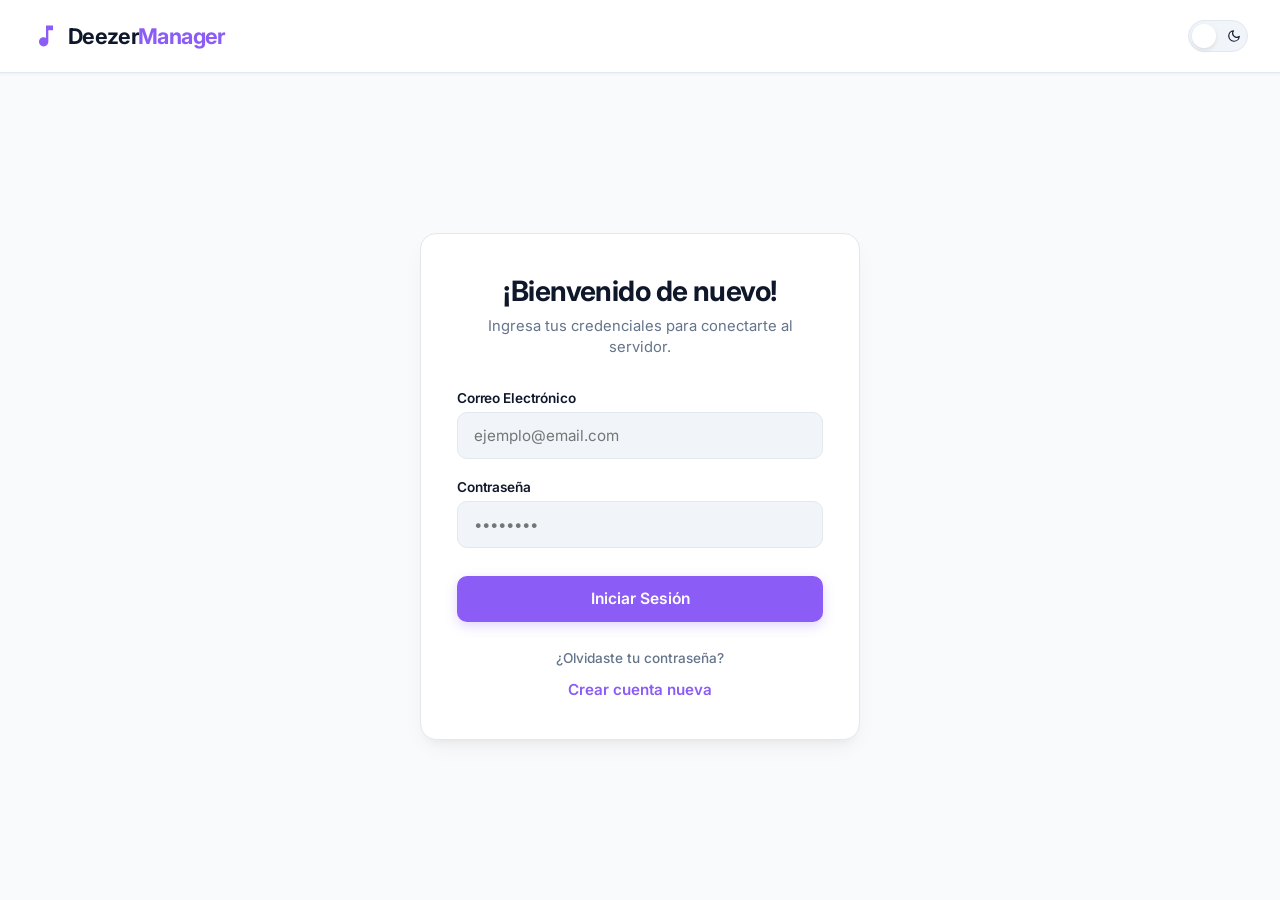
==== index.html @ eec4e019 "Flujo de autenticacion y busqueda de Artistas" ====
<!DOCTYPE html>
<html lang="es">
<head>
    <meta charset="UTF-8">
    <meta name="viewport" content="width=device-width, initial-scale=1.0">
    <title>Deezer Manager - Iniciar Sesión</title>
    <script>
        if (localStorage.getItem('theme') === 'dark') {
            document.documentElement.classList.add('dark');
        }
    </script>
    <link rel="preconnect" href="https://fonts.googleapis.com">
    <link rel="preconnect" href="https://fonts.gstatic.com" crossorigin>
    <link href="https://fonts.googleapis.com/css2?family=Inter:wght@400;500;600;700&display=swap" rel="stylesheet">
    <link rel="stylesheet" href="css/styles.css">
    <script src="js/auth.js" defer></script>
    <script src="js/theme.js" defer></script>
</head>
<body>

    <header class="header">
        <div class="header__logo-container">
            <svg class="logo-icon" xmlns="http://www.w3.org/2000/svg" viewBox="0 0 24 24" fill="currentColor">
                <path d="M12 3v10.55c-.59-.34-1.27-.55-2-.55-2.21 0-4 1.79-4 4s1.79 4 4 4 4-1.79 4-4V7h4V3h-6z"/>
            </svg>
            <h1 class="header__logo">Deezer<span>Manager</span></h1>
        </div>
        
        <div class="theme-toggle-wrapper">
            <label class="theme-switch" for="btnTheme">
                <input type="checkbox" id="btnTheme" />
                <div class="slider">
                    <span class="icon icon--sun">
                        <svg width="14" height="14" viewBox="0 0 24 24" fill="none" stroke="currentColor" stroke-width="2" stroke-linecap="round" stroke-linejoin="round">
                            <circle cx="12" cy="12" r="5"></circle>
                            <line x1="12" y1="1" x2="12" y2="3"></line>
                            <line x1="12" y1="21" x2="12" y2="23"></line>
                            <line x1="4.22" y1="4.22" x2="5.64" y2="5.64"></line>
                            <line x1="18.36" y1="18.36" x2="19.78" y2="19.78"></line>
                            <line x1="1" y1="12" x2="3" y2="12"></line>
                            <line x1="21" y1="12" x2="23" y2="12"></line>
                            <line x1="4.22" y1="19.78" x2="5.64" y2="18.36"></line>
                            <line x1="18.36" y1="5.64" x2="19.78" y2="4.22"></line>
                        </svg>
                    </span>
                    <span class="icon icon--moon">
                        <svg width="14" height="14" viewBox="0 0 24 24" fill="none" stroke="currentColor" stroke-width="2" stroke-linecap="round" stroke-linejoin="round">
                            <path d="M21 12.79A9 9 0 1 1 11.21 3 7 7 0 0 0 21 12.79z"></path>
                        </svg>
                    </span>
                </div>
            </label>
        </div>
    </header>

    <main class="login-container">
        <div class="form-card">
            <div class="form-card__header">
                <h2>¡Bienvenido de nuevo!</h2>
                <p>Ingresa tus credenciales para conectarte al servidor.</p>
            </div>
            
            <form id="loginForm" class="pm-form">
                <div class="pm-form__field">
                    <label for="email" class="pm-form__label">Correo Electrónico</label>
                    <input 
                        type="email" 
                        id="email" 
                        class="pm-form__input" 
                        placeholder="ejemplo@email.com" 
                        required
                    >
                </div>

                <div class="pm-form__field">
                    <label for="password" class="pm-form__label">Contraseña</label>
                    <input 
                        type="password" 
                        id="password" 
                        class="pm-form__input" 
                        placeholder="••••••••" 
                        required
                    >
                </div>

                <div class="pm-form__actions">
                    <button type="submit" id="submitBtn" class="btn btn--primary">
                        Iniciar Sesión
                    </button>
                </div>
            </form>

            <div style="margin-top: 1.75rem; display: flex; flex-direction: column; gap: 0.85rem; text-align: center;">
                <a href="recuperar-contraseña.html" style="color: var(--text-muted); text-decoration: none; font-size: 0.85rem; font-weight: 500;">
                    ¿Olvidaste tu contraseña?
                </a>
                <a href="registro.html" style="color: var(--primary); text-decoration: none; font-size: 0.95rem; font-weight: 600;">
                    Crear cuenta nueva
                </a>
            </div>

        </div>
    </main>

</body>
</html>
---- css/styles.css ----
/* ============================================================
   VARIABLES DE DISEÑO Y PALETA DE COLORES (Estilo Deezer/Premium)
   ============================================================ */
:root {
    --bg-global: #f8fafc;
    --bg-card: #ffffff;
    --text-main: #0f172a;
    --text-muted: #64748b;
    --primary: #8b5cf6;       /* Violeta moderno */
    --primary-hover: #7c3aed;
    --border-color: #e2e8f0;
    --input-bg: #f1f5f9;
    --shadow: 0 10px 25px -5px rgba(0, 0, 0, 0.05), 0 8px 10px -6px rgba(0, 0, 0, 0.05);
    --radius-card: 16px;
    --radius-input: 10px;
    --transition: all 0.3s cubic-bezier(0.4, 0, 0.2, 1);
}

/* Paleta del Modo Oscuro */
html.dark {
    --bg-global: #0f172a;     /* Slate oscuro */
    --bg-card: #1e293b;       /* Slate intermedio */
    --text-main: #f8fafc;
    --text-muted: #94a3b8;
    --primary: #a78bfa;       /* Violeta neón suave */
    --primary-hover: #c4b5fd;
    --border-color: #334155;
    --input-bg: #0f172a;
    --shadow: 0 20px 25px -5px rgba(0, 0, 0, 0.3), 0 10px 10px -5px rgba(0, 0, 0, 0.3);
}

/* ============================================================
   RESET Y ESTILOS BASE
   ============================================================ */
* {
    box-sizing: border-box;
    margin: 0;
    padding: 0;
}

body {
    font-family: 'Inter', sans-serif;
    background-color: var(--bg-global);
    color: var(--text-main);
    min-height: 100vh;
    display: flex;
    flex-direction: column;
    transition: var(--transition);
    overflow-x: hidden;
}

/* ============================================================
   HEADER & SWITCH DE TEMA
   ============================================================ */
.header {
    width: 100%;
    padding: 1.25rem 2rem;
    display: flex;
    justify-content: space-between;
    align-items: center;
    background-color: var(--bg-card);
    border-bottom: 1px solid var(--border-color);
    box-shadow: 0 1px 3px rgba(0,0,0,0.05);
    transition: var(--transition);
}

.header__logo-container {
    display: flex;
    align-items: center;
    gap: 0.5rem;
}

.logo-icon {
    width: 1.75rem;
    height: 1.75rem;
    color: var(--primary);
}

.header__logo {
    font-size: 1.35rem;
    font-weight: 700;
    letter-spacing: -0.03em;
}

.header__logo span {
    color: var(--primary);
}

/* Switch Deslizable Premium */
.theme-toggle-wrapper {
    display: flex;
    align-items: center;
}

.theme-switch {
    inline-size: 60px;
    block-size: 32px;
    position: relative;
    display: inline-block;
}

.theme-switch input {
    opacity: 0;
    width: 0;
    height: 0;
}

.slider {
    position: absolute;
    cursor: pointer;
    top: 0; left: 0; right: 0; bottom: 0;
    background-color: var(--input-bg);
    border: 1px solid var(--border-color);
    border-radius: 30px;
    transition: var(--transition);
    display: flex;
    align-items: center;
    justify-content: space-between;
    padding: 0 6px;
}

.slider:before {
    position: absolute;
    content: "";
    height: 24px;
    width: 24px;
    left: 3px;
    bottom: 3px;
    background-color: var(--bg-card);
    border-radius: 50%;
    box-shadow: 0 2px 4px rgba(0,0,0,0.1);
    transition: var(--transition);
    z-index: 2;
}

.theme-switch input:checked + .slider {
    background-color: var(--primary);
}

.theme-switch input:checked + .slider:before {
    transform: translateX(28px);
}

.icon {
    font-size: 0.9rem;
    z-index: 1;
    user-select: none;
}

/* ============================================================
   CONTENEDOR DE LOGIN & TARJETA
   ============================================================ */
.login-container {
    flex: 1;
    display: flex;
    justify-content: center;
    align-items: center;
    padding: 2rem 1rem;
}

.form-card {
    background-color: var(--bg-card);
    border: 1px solid var(--border-color);
    border-radius: var(--radius-card);
    padding: 2.5rem 2.25rem;
    max-width: 440px;
    width: 100%;
    box-shadow: var(--shadow);
    transition: var(--transition);
}

.form-card__header {
    text-align: center;
    margin-bottom: 2rem;
}

.form-card__header h2 {
    font-size: 1.75rem;
    font-weight: 700;
    letter-spacing: -0.02em;
    margin-bottom: 0.5rem;
}

.form-card__header p {
    color: var(--text-muted);
    font-size: 0.925rem;
    line-height: 1.4;
}

/* ============================================================
   FORMULARIOS e INPUTS
   ============================================================ */
.pm-form {
    display: flex;
    flex-direction: column;
    gap: 1.25rem;
}

.pm-form__field {
    display: flex;
    flex-direction: column;
    gap: 0.4rem;
}

.pm-form__label {
    font-size: 0.85rem;
    font-weight: 600;
    color: var(--text-main);
    letter-spacing: -0.01em;
}

.pm-form__input {
    width: 100%;
    padding: 0.8rem 1rem;
    font-family: inherit;
    font-size: 0.95rem;
    color: var(--text-main);
    background-color: var(--input-bg);
    border: 1px solid var(--border-color);
    border-radius: var(--radius-input);
    outline: none;
    transition: var(--transition);
}

.pm-form__input:focus {
    border-color: var(--primary);
    background-color: var(--bg-card);
    box-shadow: 0 0 0 4px rgba(139, 92, 246, 0.15);
}

/* ============================================================
   BOTONES Y SPINNER DE CARGA
   ============================================================ */
.pm-form__actions {
    margin-top: 0.5rem;
}

.btn {
    width: 100%;
    padding: 0.85rem;
    font-family: inherit;
    font-size: 0.975rem;
    font-weight: 600;
    border: none;
    border-radius: var(--radius-input);
    cursor: pointer;
    display: flex;
    justify-content: center;
    align-items: center;
    gap: 0.5rem;
    transition: var(--transition);
}

.btn--primary {
    background-color: var(--primary);
    color: #ffffff;
    box-shadow: 0 4px 12px rgba(139, 92, 246, 0.25);
}

/* Aplicamos los efectos hover y active SOLO si el botón NO está deshabilitado */
.btn--primary:not(:disabled):hover {
    background-color: var(--primary-hover);
    transform: translateY(-1px);
    box-shadow: 0 6px 20px rgba(139, 92, 246, 0.35);
}

.btn--primary:not(:disabled):active {
    transform: translateY(0);
}

/* El estado deshabilitado ahora funciona sin necesidad de !important */
.btn:disabled {
    opacity: 0.6;
    cursor: not-allowed;
    transform: none;
    box-shadow: none;
}


/* ============================================================
   CONTROLES DEL HEADER (Buscador, Tema y Salir)
   ============================================================ */
.header__controls {
    display: flex;
    align-items: center;
    gap: 1.25rem;
}

.search-bar {
    position: relative;
}

.search-input {
    width: 280px;
    padding: 0.65rem 1.25rem;
    border-radius: 20px; /* Bordes redondeados estilo píldora */
    background-color: var(--input-bg);
    border: 1px solid var(--border-color);
    color: var(--text-main);
    font-family: inherit;
    font-size: 0.9rem;
    outline: none;
    transition: var(--transition);
}

.search-input:focus {
    border-color: var(--primary);
    box-shadow: 0 0 0 3px rgba(139, 92, 246, 0.15);
    width: 320px; /* Pequeño efecto de expansión al hacer clic */
}

/* Modificadores para botones secundarios y pequeños */
.btn--small {
    padding: 0.5rem 1rem;
    font-size: 0.85rem;
    width: auto;
    border-radius: 8px;
}

.btn--secondary {
    background-color: transparent;
    color: var(--text-main);
    border: 1px solid var(--border-color);
    box-shadow: none;
}

.btn--secondary:hover {
    background-color: var(--input-bg);
    border-color: var(--text-muted);
}

/* ============================================================
   ESTADOS DEL BUSCADOR Y RESULTADOS
   ============================================================ */
.main-content {
    padding: 3rem 2rem;
    max-width: 1200px;
    margin: 0 auto;
    width: 100%;
}

.results-grid {
    display: flex;
    flex-direction: column;
    align-items: center;
    width: 100%;
}

.state-message {
    text-align: center;
    padding: 4rem 1rem;
    color: var(--text-muted);
    display: flex;
    flex-direction: column;
    align-items: center;
    gap: 0.75rem;
    max-width: 400px;
    margin: 0 auto;
}

.state-message h2 {
    color: var(--text-main);
    font-size: 1.5rem;
    font-weight: 700;
    letter-spacing: -0.02em;
}

.state-message p {
    font-size: 0.95rem;
    line-height: 1.5;
}

/* ============================================================
   DISEÑO RESPONSIVO (Media Queries)
   ============================================================ */

/* Pantallas medianas y Tablets (hasta 768px) */
@media screen and (max-width: 768px) {
    /* Reordenar el Header */
    .header {
        flex-direction: column;
        padding: 1.25rem 1rem;
        gap: 1.25rem;
    }

    .header__logo-container {
        width: 100%;
        justify-content: center;
    }

    /* Controles y Buscador */
    .header__controls {
        width: 100%;
        justify-content: space-between;
        flex-wrap: wrap; /* Permite apilar si no hay espacio */
        gap: 1rem;
    }

    .search-bar {
        width: 100%;
        order: 3; /* Mueve el buscador a su propia línea debajo de los botones */
    }

    .search-input {
        width: 100%; /* Ocupa todo el ancho disponible */
    }

    .search-input:focus {
        width: 100%; /* Evita que crezca y rompa la pantalla en móviles */
    }

    /* Ajustes para las Tarjetas de Formularios (Login/Registro) */
    .login-container {
        padding: 1.5rem 1rem;
    }

    .form-card {
        padding: 2rem 1.5rem; /* Reducir márgenes internos */
        border-radius: 12px;
    }

    .form-card__header h2 {
        font-size: 1.5rem; /* Letra un poco más pequeña */
    }

    /* Ajustes para los estados vacíos del buscador */
    .state-message {
        padding: 3rem 1rem;
    }

    .state-message h2 {
        font-size: 1.35rem;
    }
}

/* Pantallas pequeñas (Móviles en vertical - hasta 480px) */
@media screen and (max-width: 480px) {
    .header__controls {
        justify-content: center; /* Centrar el botón de salir y el modo oscuro */
    }

    .btn--small {
        width: 100%; /* El botón de salir ocupa todo el ancho */
        text-align: center;
    }
    
    .form-card__header h2 {
        font-size: 1.35rem;
    }
    
    .pm-form__input {
        font-size: 1rem; /* Previene el auto-zoom en navegadores iOS (Safari) */
    }
}

/* ============================================================
   BOTÓN MICRO Y AJUSTES DE SVG
   ============================================================ */

/* Reducción drástica del tamaño para "Cerrar sesión" */
.btn--micro {
    padding: 0.35rem 0.85rem;
    font-size: 0.78rem;
    font-weight: 500;
    width: auto;
    border-radius: 6px;
    letter-spacing: 0.01em;
}

/* Alineación de los iconos SVG dentro del Switch */
.icon {
    display: flex;
    align-items: center;
    justify-content: center;
    z-index: 1;
    user-select: none;
}


/* Color de la luna cuando el modo oscuro está activo */
html.dark .icon--moon svg {
    color: #f8fafc; /* Blanco brillante */
}

/* Convertimos el contenedor en un Grid */
.results-grid {
    display: grid;
    /* Esto crea columnas que se ajustan solas (mínimo 250px por tarjeta) */
    grid-template-columns: repeat(auto-fill, minmax(250px, 1fr));
    gap: 2rem;
    padding: 2rem 0;
    width: 100%;
}

/* Ajustamos la tarjeta del artista para que se vea bien en Grid */
.artist-card {
    display: flex;
    flex-direction: column;
    align-items: center;
    background-color: var(--bg-card);
    padding: 1.5rem;
    border-radius: var(--radius-card);
    border: 1px solid var(--border-color);
    box-shadow: var(--shadow);
    transition: var(--transition);
}

.artist-card:hover {
    transform: translateY(-5px);
}

.artist-card__img {
    width: 180px;
    height: 180px;
    object-fit: cover;
    border-radius: 50%;
    margin-bottom: 1rem;
    border: 3px solid var(--border-color);
}

.artist-card__info {
    text-align: center;
    width: 100%;
}

/* Estilo para el botón de cerrar sesión */
.btn--danger {
    background-color: transparent;
    color: #ef4444; /* Rojo moderno */
    border: 1px solid #ef4444;
}

.btn--danger:hover {
    background-color: #ef4444;
    color: #ffffff;
}

/* Nuevo contenedor de estado para centrado vertical/horizontal */
#stateContainer {
    display: flex;
    justify-content: center;
    align-items: center;
    min-height: 60vh; /* Ocupa el 60% de la altura de la ventana */
    width: 100%;
}

.state-message {
    text-align: center;
    padding: 2rem;
}

/* Asegura que el contenedor de estado colapse si no tiene contenido */
#stateContainer:empty {
    display: none;
}

/* Ajusta el margen superior del grid para que no empiece tan abajo */
.results-grid {
    margin-top: 1rem;
}
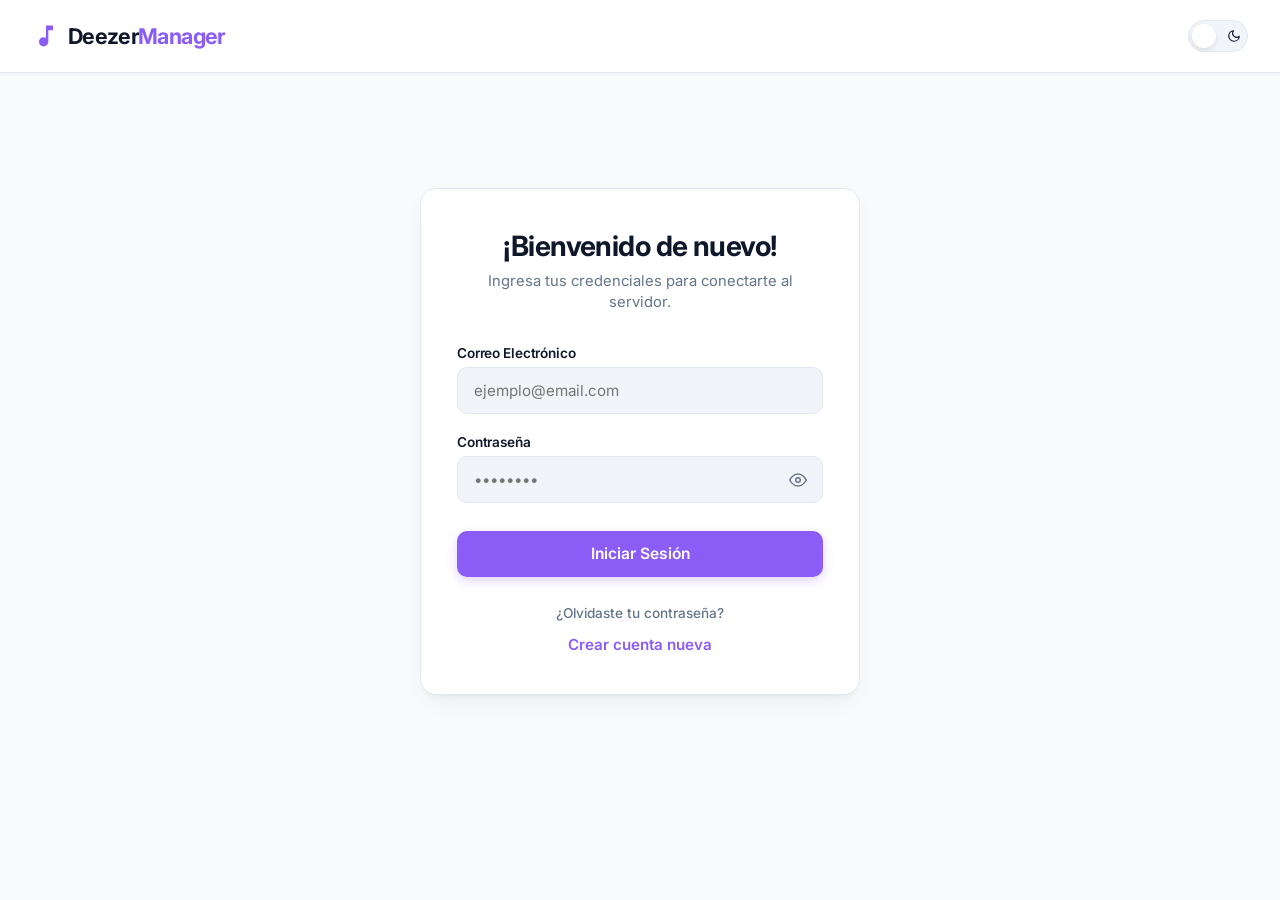
==== commit a153a629: "PasswordToggle" ====
--- a/index.html
+++ b/index.html
@@ -74,13 +74,21 @@
 
                 <div class="pm-form__field">
                     <label for="password" class="pm-form__label">Contraseña</label>
-                    <input 
-                        type="password" 
-                        id="password" 
-                        class="pm-form__input" 
-                        placeholder="••••••••" 
-                        required
-                    >
+                    <div style="position: relative;">
+                        <input 
+                            type="password" 
+                            id="password" 
+                            class="pm-form__input" 
+                            placeholder="••••••••" 
+                            required
+                        >
+                        <button type="button" class="btn-eye" aria-label="Mostrar contraseña">
+                            <svg width="18" height="18" viewBox="0 0 24 24" fill="none" stroke="currentColor" stroke-width="2" stroke-linecap="round" stroke-linejoin="round">
+                                <path d="M1 12s4-8 11-8 11 8 11 8-4 8-11 8-11-8-11-8z"></path>
+                                <circle cx="12" cy="12" r="3"></circle>
+                            </svg>
+                        </button>
+                    </div>
                 </div>
 
                 <div class="pm-form__actions">
@@ -102,5 +110,10 @@
         </div>
     </main>
 
+    <script>
+        if ('serviceWorker' in navigator) {
+            navigator.serviceWorker.register('sw.js').catch(() => {});
+        }
+    </script>
 </body>
 </html>
--- a/css/styles.css
+++ b/css/styles.css
@@ -1,12 +1,12 @@
 /* ============================================================
-   VARIABLES DE DISEÑO Y PALETA DE COLORES (Estilo Deezer/Premium)
+   VARIABLES DE DISEÑO Y PALETA DE COLORES
    ============================================================ */
 :root {
     --bg-global: #f8fafc;
     --bg-card: #ffffff;
     --text-main: #0f172a;
     --text-muted: #64748b;
-    --primary: #8b5cf6;       /* Violeta moderno */
+    --primary: #8b5cf6;
     --primary-hover: #7c3aed;
     --border-color: #e2e8f0;
     --input-bg: #f1f5f9;
@@ -16,13 +16,12 @@
     --transition: all 0.3s cubic-bezier(0.4, 0, 0.2, 1);
 }
 
-/* Paleta del Modo Oscuro */
 html.dark {
-    --bg-global: #0f172a;     /* Slate oscuro */
-    --bg-card: #1e293b;       /* Slate intermedio */
+    --bg-global: #0f172a;
+    --bg-card: #1e293b;
     --text-main: #f8fafc;
     --text-muted: #94a3b8;
-    --primary: #a78bfa;       /* Violeta neón suave */
+    --primary: #a78bfa;
     --primary-hover: #c4b5fd;
     --border-color: #334155;
     --input-bg: #0f172a;
@@ -86,24 +85,16 @@
     color: var(--primary);
 }
 
+.header__controls {
+    display: flex;
+    align-items: center;
+    gap: 1.25rem;
+}
+
 /* Switch Deslizable Premium */
-.theme-toggle-wrapper {
-    display: flex;
-    align-items: center;
-}
-
-.theme-switch {
-    inline-size: 60px;
-    block-size: 32px;
-    position: relative;
-    display: inline-block;
-}
-
-.theme-switch input {
-    opacity: 0;
-    width: 0;
-    height: 0;
-}
+.theme-toggle-wrapper { display: flex; align-items: center; }
+.theme-switch { inline-size: 60px; block-size: 32px; position: relative; display: inline-block; }
+.theme-switch input { opacity: 0; width: 0; height: 0; }
 
 .slider {
     position: absolute;
@@ -122,10 +113,8 @@
 .slider:before {
     position: absolute;
     content: "";
-    height: 24px;
-    width: 24px;
-    left: 3px;
-    bottom: 3px;
+    height: 24px; width: 24px;
+    left: 3px; bottom: 3px;
     background-color: var(--bg-card);
     border-radius: 50%;
     box-shadow: 0 2px 4px rgba(0,0,0,0.1);
@@ -133,22 +122,22 @@
     z-index: 2;
 }
 
-.theme-switch input:checked + .slider {
-    background-color: var(--primary);
-}
-
-.theme-switch input:checked + .slider:before {
-    transform: translateX(28px);
-}
+.theme-switch input:checked + .slider { background-color: var(--primary); }
+.theme-switch input:checked + .slider:before { transform: translateX(28px); }
 
 .icon {
+    display: flex;
+    align-items: center;
+    justify-content: center;
     font-size: 0.9rem;
     z-index: 1;
     user-select: none;
 }
 
+html.dark .icon--moon svg { color: #f8fafc; }
+
 /* ============================================================
-   CONTENEDOR DE LOGIN & TARJETA
+   CONTENEDOR DE LOGIN, FORMULARIOS E INPUTS
    ============================================================ */
 .login-container {
     flex: 1;
@@ -169,72 +158,75 @@
     transition: var(--transition);
 }
 
-.form-card__header {
-    text-align: center;
-    margin-bottom: 2rem;
-}
-
-.form-card__header h2 {
-    font-size: 1.75rem;
-    font-weight: 700;
-    letter-spacing: -0.02em;
-    margin-bottom: 0.5rem;
-}
-
-.form-card__header p {
-    color: var(--text-muted);
-    font-size: 0.925rem;
-    line-height: 1.4;
-}
-
-/* ============================================================
-   FORMULARIOS e INPUTS
-   ============================================================ */
-.pm-form {
-    display: flex;
-    flex-direction: column;
-    gap: 1.25rem;
-}
-
-.pm-form__field {
-    display: flex;
-    flex-direction: column;
-    gap: 0.4rem;
-}
-
-.pm-form__label {
-    font-size: 0.85rem;
-    font-weight: 600;
-    color: var(--text-main);
-    letter-spacing: -0.01em;
-}
-
-.pm-form__input {
+.form-card__header { text-align: center; margin-bottom: 2rem; }
+.form-card__header h2 { font-size: 1.75rem; font-weight: 700; letter-spacing: -0.02em; margin-bottom: 0.5rem; }
+.form-card__header p { color: var(--text-muted); font-size: 0.925rem; line-height: 1.4; }
+
+.pm-form { display: flex; flex-direction: column; gap: 1.25rem; }
+.pm-form__field { display: flex; flex-direction: column; gap: 0.4rem; }
+.pm-form__label { font-size: 0.85rem; font-weight: 600; color: var(--text-main); letter-spacing: -0.01em; }
+.pm-form__actions { margin-top: 0.5rem; }
+
+/* Estilos compartidos para Inputs y Buscador */
+.pm-form__input, 
+.search-input {
     width: 100%;
-    padding: 0.8rem 1rem;
     font-family: inherit;
-    font-size: 0.95rem;
     color: var(--text-main);
     background-color: var(--input-bg);
     border: 1px solid var(--border-color);
+    outline: none;
+    transition: var(--transition);
+}
+
+.pm-form__input {
+    padding: 0.8rem 1rem;
+    font-size: 0.95rem;
     border-radius: var(--radius-input);
-    outline: none;
-    transition: var(--transition);
-}
-
-.pm-form__input:focus {
+}
+
+div[style*="position: relative"] > .pm-form__input {
+    padding-right: 2.75rem;
+}
+
+.btn-eye {
+    position: absolute;
+    right: 0.75rem;
+    top: 50%;
+    transform: translateY(-50%);
+    background: none;
+    border: none;
+    padding: 0.25rem;
+    cursor: pointer;
+    color: var(--text-muted);
+    display: flex;
+    align-items: center;
+    justify-content: center;
+    transition: var(--transition);
+}
+
+.btn-eye:hover { color: var(--primary); }
+
+.search-bar { position: relative; }
+.search-input {
+    width: 280px;
+    padding: 0.65rem 1.25rem;
+    border-radius: 20px;
+    font-size: 0.9rem;
+}
+
+/* Efecto Focus unificado */
+.pm-form__input:focus, 
+.search-input:focus {
     border-color: var(--primary);
-    background-color: var(--bg-card);
-    box-shadow: 0 0 0 4px rgba(139, 92, 246, 0.15);
-}
+    box-shadow: 0 0 0 3px rgba(139, 92, 246, 0.15);
+}
+.pm-form__input:focus { background-color: var(--bg-card); box-shadow: 0 0 0 4px rgba(139, 92, 246, 0.15); }
+.search-input:focus { width: 320px; }
 
 /* ============================================================
-   BOTONES Y SPINNER DE CARGA
+   SISTEMA DE BOTONES
    ============================================================ */
-.pm-form__actions {
-    margin-top: 0.5rem;
-}
-
 .btn {
     width: 100%;
     padding: 0.85rem;
@@ -251,86 +243,37 @@
     transition: var(--transition);
 }
 
-.btn--primary {
-    background-color: var(--primary);
-    color: #ffffff;
-    box-shadow: 0 4px 12px rgba(139, 92, 246, 0.25);
-}
-
-/* Aplicamos los efectos hover y active SOLO si el botón NO está deshabilitado */
-.btn--primary:not(:disabled):hover {
-    background-color: var(--primary-hover);
-    transform: translateY(-1px);
-    box-shadow: 0 6px 20px rgba(139, 92, 246, 0.35);
-}
-
-.btn--primary:not(:disabled):active {
-    transform: translateY(0);
-}
-
-/* El estado deshabilitado ahora funciona sin necesidad de !important */
-.btn:disabled {
-    opacity: 0.6;
-    cursor: not-allowed;
-    transform: none;
-    box-shadow: none;
-}
-
-
+.btn:disabled { opacity: 0.6; cursor: not-allowed; transform: none; box-shadow: none; }
+
+.btn--primary { background-color: var(--primary); color: #ffffff; box-shadow: 0 4px 12px rgba(139, 92, 246, 0.25); }
+.btn--primary:not(:disabled):hover { background-color: var(--primary-hover); transform: translateY(-1px); box-shadow: 0 6px 20px rgba(139, 92, 246, 0.35); }
+.btn--primary:not(:disabled):active { transform: translateY(0); }
+
+.btn--secondary { background-color: transparent; color: var(--text-main); border: 1px solid var(--border-color); box-shadow: none; }
+.btn--secondary:hover { background-color: var(--input-bg); border-color: var(--text-muted); }
+
+.btn--danger { background-color: transparent; color: #ef4444; border: 1px solid #ef4444; }
+.btn--danger:hover { background-color: #ef4444; color: #ffffff; }
+
+/* Modificadores de tamaño */
+.btn--small { padding: 0.5rem 1rem; font-size: 0.85rem; width: auto; border-radius: 8px; }
+.btn--micro { padding: 0.35rem 0.85rem; font-size: 0.78rem; font-weight: 500; width: auto; border-radius: 6px; letter-spacing: 0.01em; }
+/* Botón con spinner de carga */
+.btn-spinner {
+    display: inline-block;
+    width: 1.5rem;
+    height: 1.5rem;
+    border: 3px solid rgba(139, 92, 246, 0.3);
+    border-top-color: var(--primary);
+    border-radius: 50%;
+    animation: spin 0.8s linear infinite;
+}
+
+@keyframes spin {
+    to { transform: rotate(360deg); }
+}
 /* ============================================================
-   CONTROLES DEL HEADER (Buscador, Tema y Salir)
-   ============================================================ */
-.header__controls {
-    display: flex;
-    align-items: center;
-    gap: 1.25rem;
-}
-
-.search-bar {
-    position: relative;
-}
-
-.search-input {
-    width: 280px;
-    padding: 0.65rem 1.25rem;
-    border-radius: 20px; /* Bordes redondeados estilo píldora */
-    background-color: var(--input-bg);
-    border: 1px solid var(--border-color);
-    color: var(--text-main);
-    font-family: inherit;
-    font-size: 0.9rem;
-    outline: none;
-    transition: var(--transition);
-}
-
-.search-input:focus {
-    border-color: var(--primary);
-    box-shadow: 0 0 0 3px rgba(139, 92, 246, 0.15);
-    width: 320px; /* Pequeño efecto de expansión al hacer clic */
-}
-
-/* Modificadores para botones secundarios y pequeños */
-.btn--small {
-    padding: 0.5rem 1rem;
-    font-size: 0.85rem;
-    width: auto;
-    border-radius: 8px;
-}
-
-.btn--secondary {
-    background-color: transparent;
-    color: var(--text-main);
-    border: 1px solid var(--border-color);
-    box-shadow: none;
-}
-
-.btn--secondary:hover {
-    background-color: var(--input-bg);
-    border-color: var(--text-muted);
-}
-
-/* ============================================================
-   ESTADOS DEL BUSCADOR Y RESULTADOS
+   CONTENIDO PRINCIPAL Y GRID DE RESULTADOS
    ============================================================ */
 .main-content {
     padding: 3rem 2rem;
@@ -340,159 +283,14 @@
 }
 
 .results-grid {
-    display: flex;
-    flex-direction: column;
-    align-items: center;
-    width: 100%;
-}
-
-.state-message {
-    text-align: center;
-    padding: 4rem 1rem;
-    color: var(--text-muted);
-    display: flex;
-    flex-direction: column;
-    align-items: center;
-    gap: 0.75rem;
-    max-width: 400px;
-    margin: 0 auto;
-}
-
-.state-message h2 {
-    color: var(--text-main);
-    font-size: 1.5rem;
-    font-weight: 700;
-    letter-spacing: -0.02em;
-}
-
-.state-message p {
-    font-size: 0.95rem;
-    line-height: 1.5;
-}
-
-/* ============================================================
-   DISEÑO RESPONSIVO (Media Queries)
-   ============================================================ */
-
-/* Pantallas medianas y Tablets (hasta 768px) */
-@media screen and (max-width: 768px) {
-    /* Reordenar el Header */
-    .header {
-        flex-direction: column;
-        padding: 1.25rem 1rem;
-        gap: 1.25rem;
-    }
-
-    .header__logo-container {
-        width: 100%;
-        justify-content: center;
-    }
-
-    /* Controles y Buscador */
-    .header__controls {
-        width: 100%;
-        justify-content: space-between;
-        flex-wrap: wrap; /* Permite apilar si no hay espacio */
-        gap: 1rem;
-    }
-
-    .search-bar {
-        width: 100%;
-        order: 3; /* Mueve el buscador a su propia línea debajo de los botones */
-    }
-
-    .search-input {
-        width: 100%; /* Ocupa todo el ancho disponible */
-    }
-
-    .search-input:focus {
-        width: 100%; /* Evita que crezca y rompa la pantalla en móviles */
-    }
-
-    /* Ajustes para las Tarjetas de Formularios (Login/Registro) */
-    .login-container {
-        padding: 1.5rem 1rem;
-    }
-
-    .form-card {
-        padding: 2rem 1.5rem; /* Reducir márgenes internos */
-        border-radius: 12px;
-    }
-
-    .form-card__header h2 {
-        font-size: 1.5rem; /* Letra un poco más pequeña */
-    }
-
-    /* Ajustes para los estados vacíos del buscador */
-    .state-message {
-        padding: 3rem 1rem;
-    }
-
-    .state-message h2 {
-        font-size: 1.35rem;
-    }
-}
-
-/* Pantallas pequeñas (Móviles en vertical - hasta 480px) */
-@media screen and (max-width: 480px) {
-    .header__controls {
-        justify-content: center; /* Centrar el botón de salir y el modo oscuro */
-    }
-
-    .btn--small {
-        width: 100%; /* El botón de salir ocupa todo el ancho */
-        text-align: center;
-    }
-    
-    .form-card__header h2 {
-        font-size: 1.35rem;
-    }
-    
-    .pm-form__input {
-        font-size: 1rem; /* Previene el auto-zoom en navegadores iOS (Safari) */
-    }
-}
-
-/* ============================================================
-   BOTÓN MICRO Y AJUSTES DE SVG
-   ============================================================ */
-
-/* Reducción drástica del tamaño para "Cerrar sesión" */
-.btn--micro {
-    padding: 0.35rem 0.85rem;
-    font-size: 0.78rem;
-    font-weight: 500;
-    width: auto;
-    border-radius: 6px;
-    letter-spacing: 0.01em;
-}
-
-/* Alineación de los iconos SVG dentro del Switch */
-.icon {
-    display: flex;
-    align-items: center;
-    justify-content: center;
-    z-index: 1;
-    user-select: none;
-}
-
-
-/* Color de la luna cuando el modo oscuro está activo */
-html.dark .icon--moon svg {
-    color: #f8fafc; /* Blanco brillante */
-}
-
-/* Convertimos el contenedor en un Grid */
-.results-grid {
     display: grid;
-    /* Esto crea columnas que se ajustan solas (mínimo 250px por tarjeta) */
     grid-template-columns: repeat(auto-fill, minmax(250px, 1fr));
     gap: 2rem;
     padding: 2rem 0;
+    margin-top: 1rem;
     width: 100%;
 }
 
-/* Ajustamos la tarjeta del artista para que se vea bien en Grid */
 .artist-card {
     display: flex;
     flex-direction: column;
@@ -505,56 +303,668 @@
     transition: var(--transition);
 }
 
-.artist-card:hover {
-    transform: translateY(-5px);
-}
-
-.artist-card__img {
-    width: 180px;
-    height: 180px;
+.artist-card:hover { transform: translateY(-5px); }
+.artist-card__img { width: 180px; height: 180px; object-fit: cover; border-radius: 50%; margin-bottom: 1rem; border: 3px solid var(--border-color); }
+.artist-card__info { text-align: center; width: 100%; }
+
+/* ============================================================
+   MENSAJES DE ESTADO Y SPINNING LOADER
+   ============================================================ */
+#stateContainer {
+    display: flex;
+    justify-content: center;
+    align-items: center;
+    min-height: 60vh;
+    width: 100%;
+}
+#stateContainer:empty { display: none; }
+
+/* ==========================================================================
+   VISTA DE COLECCIÓN MINIMALISTA Y ADAPTATIVA (CLARO/OSCURO)
+   ========================================================================== */
+
+/* Panel de Cabecera */
+.collection-header-panel {
+    display: flex;
+    flex-direction: column;
+    gap: 1.5rem;
+    padding: 2.5rem 0 1rem 0;
+}
+
+@media (min-width: 768px) {
+    .collection-header-panel {
+        flex-direction: row;
+        justify-content: space-between;
+        align-items: flex-end;
+    }
+}
+
+/* --- MODO CLARO (Por defecto) --- */
+
+.panel-title h2 {
+    font-size: 1.85rem;
+    font-weight: 700;
+    letter-spacing: -0.03em;
+    margin-bottom: 0.4rem;
+    color: #111827; /* Gris muy oscuro casi negro */
+}
+
+.panel-title p {
+    color: #4b5563; /* Gris intermedio legible */
+    font-size: 0.95rem;
+}
+
+/* Barra de Filtros Contenedora */
+.filter-bar {
+    display: flex;
+    align-items: center;
+    gap: 1.5rem;
+    background: #f3f4f6; /* Fondo gris claro en modo claro */
+    padding: 0.6rem 1.25rem;
+    border-radius: 12px;
+    border: 1px solid #e5e7eb;
+}
+
+.filter-control {
+    display: flex;
+    align-items: center;
+    gap: 0.8rem;
+}
+
+.filter-label {
+    font-size: 0.8rem;
+    font-weight: 600;
+    text-transform: uppercase;
+    letter-spacing: 0.05em;
+    color: #6b7280;
+}
+
+/* Selector Premium Adaptable */
+.filter-select {
+    padding: 0.55rem 2.5rem 0.55rem 1.2rem; 
+    border-radius: 8px;
+    border: 1px solid #d1d5db;
+    background-color: #ffffff; /* Fondo blanco en modo claro */
+    color: #111827; /* Letras oscuras */
+    font-family: inherit;
+    font-size: 0.88rem;
+    cursor: pointer;
+    outline: none;
+    transition: all 0.2s ease;
+
+    appearance: none;
+    -webkit-appearance: none;
+    -moz-appearance: none;
+
+    /* Flecha dinámica: Usa una flecha oscura en modo claro */
+    background-image: url("data:image/svg+xml;utf8,<svg xmlns='http://www.w3.org/2000/svg' width='24' height='24' viewBox='0 0 24 24' fill='none' stroke='%23374151' stroke-width='2.5' stroke-linecap='round' stroke-linejoin='round'><polyline points='6 9 12 15 18 9'></polyline></svg>");
+    background-repeat: no-repeat;
+    background-position: right 16px center; 
+    background-size: 0.95rem; 
+}
+
+.filter-select:focus {
+    border-color: #8b5cf6;
+    box-shadow: 0 0 0 3px rgba(139, 92, 246, 0.15);
+}
+
+/* Contador de álbumes */
+.collection-counter {
+    font-size: 0.88rem;
+    color: #4b5563;
+    border-left: 1px solid #d1d5db;
+    padding-left: 1.5rem;
+}
+
+.collection-counter strong {
+    color: #111827;
+    font-weight: 600;
+}
+
+/* Línea divisoria elegante */
+.divider {
+    border: 0;
+    height: 1px;
+    background: linear-gradient(to right, rgba(0, 0, 0, 0.1), transparent);
+    margin: 1rem 0 3rem 0;
+}
+
+/* Estado vacío centrado */
+.state-message {
+    text-align: center;
+    padding: 6rem 2rem;
+    color: #6b7280;
+    font-size: 1.05rem;
+    letter-spacing: -0.01em;
+    line-height: 1.6;
+}
+
+
+/* --- MODO OSCURO (Sobreescritura cuando aplica .dark) --- */
+
+html.dark .panel-title h2 {
+    color: #ffffff;
+}
+
+html.dark .panel-title p {
+    color: rgba(255, 255, 255, 0.55);
+}
+
+html.dark .filter-bar {
+    background: rgba(255, 255, 255, 0.03);
+    border-color: rgba(255, 255, 255, 0.08);
+}
+
+html.dark .filter-label {
+    color: rgba(255, 255, 255, 0.4);
+}
+
+html.dark .filter-select {
+    border-color: rgba(255, 255, 255, 0.15);
+    background-color: #111827; 
+    color: #ffffff;
+    /* Flecha blanca para el modo oscuro */
+    background-image: url("data:image/svg+xml;utf8,<svg xmlns='http://www.w3.org/2000/svg' width='24' height='24' viewBox='0 0 24 24' fill='none' stroke='white' stroke-width='2.5' stroke-linecap='round' stroke-linejoin='round'><polyline points='6 9 12 15 18 9'></polyline></svg>");
+}
+
+html.dark .collection-counter {
+    color: rgba(255, 255, 255, 0.5);
+    border-left-color: rgba(255, 255, 255, 0.12);
+}
+
+html.dark .collection-counter strong {
+    color: #ffffff;
+}
+
+html.dark .divider {
+    background: linear-gradient(to right, rgba(255, 255, 255, 0.1), transparent);
+}
+
+html.dark .state-message {
+    color: rgba(255, 255, 255, 0.35);
+}
+.state-message h2 { color: var(--text-main); font-size: 1.5rem; font-weight: 700; letter-spacing: -0.02em; }
+.state-message p { font-size: 0.95rem; line-height: 1.5; }
+
+/* ============================================================
+   SISTEMA DE SPINNERS CORREGIDO (Evita la rotación de texto)
+   ============================================================ */
+
+/* Spinner para botones (Elementos vacíos) */
+.btn-spinner {
+    display: inline-block;
+    width: 1.5rem;
+    height: 1.5rem;
+    border: 2px solid rgba(139, 92, 246, 0.2);
+    border-top-color: var(--primary);
+    border-radius: 50%;
+    animation: spin 0.8s linear infinite;
+}
+
+/* Spinner para textos de carga (Como el de las canciones) */
+.spinner-small {
+    display: flex;
+    align-items: center;
+    gap: 10px;
+    color: var(--text-muted);
+    font-size: 0.9rem;
+    font-weight: 500;
+    padding: 0.5rem 10px;
+}
+
+/* El círculo que gira se genera de forma aislada aquí */
+.spinner-small::before {
+    content: "";
+    display: inline-block;
+    width: 1.2rem;
+    height: 1.2rem;
+    border: 2px solid rgba(139, 92, 246, 0.2);
+    border-top-color: var(--primary);
+    border-radius: 50%;
+    animation: spin 0.8s linear infinite;
+    flex-shrink: 0; /* Evita que el círculo se deforme */
+}
+
+/* Animación de rotación pura */
+@keyframes spin {
+    to { transform: rotate(360deg); }
+}
+
+/* Clase auxiliar para ocultar elementos */
+.hidden {
+    display: none !important;
+}
+
+/* ============================================================
+   ESTILOS ADICIONALES PARA DETALLES DEL ARTISTA (artista.html)
+   ============================================================ */
+.artist-profile-section {
+    margin-bottom: 3rem;
+}
+
+.artist-card-horizontal {
+    display: flex;
+    align-items: center;
+    gap: 2rem;
+    background-color: var(--bg-card);
+    border: 1px solid var(--border-color);
+    border-radius: var(--radius-card);
+    padding: 2rem;
+    box-shadow: var(--shadow);
+    transition: var(--transition);
+}
+
+.artist-img {
+    width: 150px;
+    height: 150px;
     object-fit: cover;
     border-radius: 50%;
-    margin-bottom: 1rem;
     border: 3px solid var(--border-color);
 }
 
-.artist-card__info {
-    text-align: center;
+.artist-info-text h2 {
+    font-size: 2rem;
+    font-weight: 700;
+    margin-bottom: 0.5rem;
+    letter-spacing: -0.02em;
+}
+
+.artist-info-text p {
+    color: var(--text-muted);
+    font-size: 0.95rem;
+    margin-bottom: 0.25rem;
+}
+
+/* Grilla de Álbumes */
+.albums-grid {
+    display: grid;
+    grid-template-columns: repeat(auto-fill, minmax(320px, 1fr));
+    gap: 2rem;
+    margin-top: 1rem;
+}
+
+.album-card {
+    background-color: var(--bg-card);
+    border: 1px solid var(--border-color);
+    border-radius: var(--radius-card);
+    box-shadow: var(--shadow);
+    overflow: hidden;
+    transition: var(--transition);
+    display: flex;
+    flex-direction: column;
+    height: fit-content;
+}
+
+.album-header-click {
+    display: flex;
+    align-items: center;
+    gap: 1rem;
+    padding: 1.25rem;
+    cursor: pointer;
+    user-select: none;
+    transition: var(--transition);
+}
+
+.album-header-click:hover {
+    background-color: var(--input-bg);
+}
+
+.album-cover {
+    width: 80px;
+    height: 80px;
+    object-fit: cover;
+    border-radius: 8px;
+    border: 1px solid var(--border-color);
+}
+
+.album-details {
+    display: flex;
+    flex-direction: column;
+    gap: 0.25rem;
+    flex: 1;
+}
+
+.album-details h3 {
+    font-size: 1.05rem;
+    font-weight: 600;
+    line-height: 1.3;
+}
+
+.release-date {
+    font-size: 0.85rem;
+    color: var(--text-muted);
+}
+
+.badge-toggle {
+    font-size: 0.85rem;
+    font-weight: 600;
+    color: var(--primary);
+    display: inline-block;
+    margin-top: 0.25rem;
+}
+
+/* Contenedor colapsable de Canciones */
+.tracks-list-container {
+    border-top: 1px solid var(--border-color);
+    background-color: var(--input-bg);
+    padding: 1rem;
+    transition: var(--transition);
+}
+
+.tracks-list {
+    list-style: none;
+    display: flex;
+    flex-direction: column;
+    gap: 0.5rem;
+}
+
+/* ==========================================================================
+   DISEÑO DE FILAS DE CANCIONES UNIFICADO (ADAPTATIVO CLARO/OSCURO)
+   ========================================================================== */
+
+/* --- ESTILOS BASE (MODO CLARO) --- */
+.track-item {
+    display: flex;
+    align-items: center;
+    background: var(--bg-card);
+    border: 1px solid var(--border-color);
+    padding: 0.7rem 1.2rem;
+    margin-bottom: 0.6rem;
+    border-radius: 10px;
+    transition: background-color 0.2s ease, border-color 0.2s ease;
+}
+
+.track-item:hover {
+    background: var(--input-bg);
+    border-color: #cbd5e1;
+}
+
+.track-number {
+    font-size: 0.9rem;
+    font-weight: 600;
+    color: var(--text-muted);
+    width: 28px;
+    text-align: left;
+}
+
+.btn-play-pill {
+    background-color: #a78bfa; 
+    color: #ffffff;
+    border: none;
+    width: 46px;      
+    height: 28px;
+    border-radius: 8px;
+    display: inline-flex;
+    align-items: center;
+    justify-content: center;
+    cursor: pointer;
+    margin-right: 1.2rem;
+    transition: background-color 0.2s ease, transform 0.1s ease;
+}
+
+.btn-play-pill:hover {
+    background-color: #8b5cf6; 
+    transform: scale(1.05);
+}
+
+.btn-play-pill:active {
+    transform: scale(0.95);
+}
+
+.track-name {
+    flex-grow: 1; 
+    font-size: 0.95rem;
+    font-weight: 600;
+    color: var(--text-main);
+    letter-spacing: -0.01em;
+    text-align: left;
+}
+
+.track-duration {
+    font-size: 0.9rem;
+    color: var(--text-muted);
+    font-variant-numeric: tabular-nums; 
+    font-weight: 500;
+    padding-left: 1rem;
+}
+
+/* --- MODO OSCURO (Mantiene el diseño exacto original) --- */
+html.dark .track-item {
+    background: rgba(255, 255, 255, 0.03); 
+    border-color: rgba(255, 255, 255, 0.06); 
+}
+
+html.dark .track-item:hover {
+    background: rgba(255, 255, 255, 0.06);
+    border-color: rgba(255, 255, 255, 0.12);
+}
+
+html.dark .track-number {
+    color: rgba(255, 255, 255, 0.35);
+}
+
+html.dark .track-name {
+    color: #ffffff;
+}
+
+html.dark .track-duration {
+    color: rgba(255, 255, 255, 0.5);
+}
+
+.btn-play-track {
+    background-color: var(--primary);
+    color: white;
+    border: none;
+    border-radius: 6px;
+    padding: 0.35rem 0.75rem;
+    font-size: 0.8rem;
+    font-weight: 600;
+    cursor: pointer;
+    transition: var(--transition);
+}
+
+.btn-play-track:hover {
+    background-color: var(--primary-hover);
+}
+
+/* REPRODUCTOR FLOTANTE INFERIOR (FOOTER) */
+.player-footer {
+    position: fixed;
+    bottom: 0;
+    left: 0;
+    right: 0;
+    background-color: var(--bg-card);
+    border-top: 1px solid var(--border-color);
+    box-shadow: 0 -4px 20px rgba(0, 0, 0, 0.08);
+    padding: 1rem 2rem;
+    display: flex;
+    justify-content: space-between;
+    align-items: center;
+    z-index: 100;
+    transition: var(--transition);
+}
+
+body {
+    padding-bottom: 90px; /* Evita que el reproductor tape el contenido inferior */
+}
+
+.player-track-info {
+    display: flex;
+    flex-direction: column;
+    gap: 0.2rem;
+    max-width: 30%;
+}
+
+.track-title {
+    font-size: 0.95rem;
+    font-weight: 600;
+    white-space: nowrap;
+    overflow: hidden;
+    text-overflow: ellipsis;
+}
+
+.artist-name {
+    font-size: 0.8rem;
+    color: var(--text-muted);
+    white-space: nowrap;
+    overflow: hidden;
+    text-overflow: ellipsis;
+}
+
+.player-controls {
+    flex: 1;
+    display: flex;
+    justify-content: flex-end;
+    align-items: center;
+}
+
+#global-audio {
     width: 100%;
-}
-
-/* Estilo para el botón de cerrar sesión */
-.btn--danger {
-    background-color: transparent;
-    color: #ef4444; /* Rojo moderno */
-    border: 1px solid #ef4444;
-}
-
-.btn--danger:hover {
-    background-color: #ef4444;
-    color: #ffffff;
-}
-
-/* Nuevo contenedor de estado para centrado vertical/horizontal */
-#stateContainer {
-    display: flex;
-    justify-content: center;
-    align-items: center;
-    min-height: 60vh; /* Ocupa el 60% de la altura de la ventana */
-    width: 100%;
-}
-
-.state-message {
-    text-align: center;
-    padding: 2rem;
-}
-
-/* Asegura que el contenedor de estado colapse si no tiene contenido */
-#stateContainer:empty {
-    display: none;
-}
-
-/* Ajusta el margen superior del grid para que no empiece tan abajo */
-.results-grid {
-    margin-top: 1rem;
+    max-width: 500px;
+    height: 36px;
+    outline: none;
+}
+
+/* ============================================================
+   DISEÑO RESPONSIVO (Media Queries)
+   ============================================================ */
+
+/* Pantallas medianas y Tablets (hasta 768px) */
+@media screen and (max-width: 768px) {
+    .header { flex-direction: column; flex-wrap: wrap; padding: 1.25rem 1rem; gap: 1.25rem; }
+    .header__logo-container { width: 100%; justify-content: center; }
+    
+    .header__controls { width: 100%; justify-content: space-between; align-items: center; flex-wrap: wrap; gap: 1rem; }
+    .search-bar { width: 100%; flex: 1 1 100%; min-width: 0; order: 3; }
+    .search-input { width: 100%; min-width: 0; max-width: 100%; }
+    .search-input:focus { width: 100%; }
+
+    .main-content { padding: 2rem 1rem; }
+
+    .results-grid { grid-template-columns: 1fr; gap: 1.5rem; padding: 1.5rem 0; }
+    .artist-card { width: 100%; min-width: 0; overflow: hidden; }
+    .artist-card__img { width: 100%; max-width: 180px; height: auto; aspect-ratio: 1 / 1; }
+
+    .login-container { padding: 1.5rem 1rem; }
+    .form-card { padding: 2rem 1.5rem; border-radius: 12px; }
+    .form-card__header h2 { font-size: 1.5rem; }
+
+    .state-message { padding: 3rem 1rem; }
+    .state-message h2 { font-size: 1.35rem; }
+
+    /* Adaptación del detalle del artista */
+    .artist-card-horizontal {
+        flex-direction: column;
+        text-align: center;
+        padding: 1.5rem;
+    }
+
+    /* Adaptación del reproductor flotante */
+    .player-footer {
+        flex-direction: column;
+        gap: 1rem;
+        padding: 1rem;
+        text-align: center;
+    }
+    .player-track-info {
+        max-width: 100%;
+    }
+    .player-controls {
+        width: 100%;
+        justify-content: center;
+    }
+    #global-audio {
+        max-width: 100%;
+    }
+    body {
+        padding-bottom: 160px; /* Margen extra para el reproductor en móviles */
+    }
+}
+
+/* Pantallas pequeñas (Móviles en vertical - hasta 480px) */
+@media screen and (max-width: 480px) {
+    .header__controls { justify-content: center; align-items: center; flex-wrap: wrap; gap: 0.75rem; }
+    .search-bar { flex: 1 1 100%; min-width: 0; }
+    .search-input { width: 100%; min-width: 0; max-width: 100%; }
+
+    .main-content { padding: 1.5rem 0.75rem; }
+
+    .results-grid { grid-template-columns: 1fr; gap: 1.25rem; }
+    .artist-card__img { max-width: 100%; width: min(180px, 100%); height: auto; aspect-ratio: 1 / 1; }
+
+    .btn--small { width: 100%; text-align: center; }
+    .form-card__header h2 { font-size: 1.35rem; }
+    .pm-form__input { font-size: 1rem; }
+}
+
+/* Contenedor de acciones del álbum integrado al fondo oscuro */
+.album-actions-bar {
+    display: flex;
+    justify-content: space-between;
+    align-items: center;
+    padding: 12px 16px;
+    /* Usamos un fondo ligeramente más oscuro/transparente para que herede el color de la tarjeta */
+    background-color: rgba(0, 0, 0, 0.15); 
+    border-top: 1px solid rgba(255, 255, 255, 0.08);
+    border-bottom-left-radius: 8px;
+    border-bottom-right-radius: 8px;
+}
+
+/* Botón de favoritos adaptable */
+.btn-favorite {
+    background: transparent;
+    /* Borde sutil transparente que queda bien tanto en claro como en oscuro */
+    border: 1px solid rgba(255, 255, 255, 0.2);
+    color: currentColor; /* Hereda el color de texto blanco de la tarjeta */
+    padding: 6px 14px;
+    border-radius: 20px;
+    font-size: 0.85rem;
+    font-weight: 500;
+    cursor: pointer;
+    transition: all 0.2s ease;
+}
+
+.btn-favorite:hover {
+    background-color: rgba(255, 255, 255, 0.08);
+    border-color: rgba(255, 255, 255, 0.4);
+}
+
+/* Estado activo: Resalta elegantemente en rojo */
+.btn-favorite--active {
+    background-color: rgba(239, 68, 68, 0.15);
+    border-color: #f87171;
+    color: #f87171;
+}
+
+.btn-favorite--active:hover {
+    background-color: rgba(239, 68, 68, 0.25);
+}
+
+/* Sistema de Estrellas */
+.star-rating {
+    display: flex;
+    gap: 3px;
+}
+
+.star-rating--disabled {
+    opacity: 0.25; /* Más opaco para que se note apagado sobre el fondo oscuro */
+    pointer-events: none;
+}
+
+.star {
+    font-size: 1.4rem;
+    /* Estrellas vacías semitransparentes para que no contrasten feo */
+    color: rgba(255, 255, 255, 0.2);
+    cursor: pointer;
+    transition: transform 0.1s ease, color 0.1s ease;
+}
+
+.star:hover {
+    transform: scale(1.2);
+}
+
+/* Estrellas encendidas con color ámbar nítido */
+.star--active {
+    color: #fbbf24; 
+    filter: drop-shadow(0 0 2px rgba(251, 191, 36, 0.4)); /* Pequeño brillo premium */
 }
